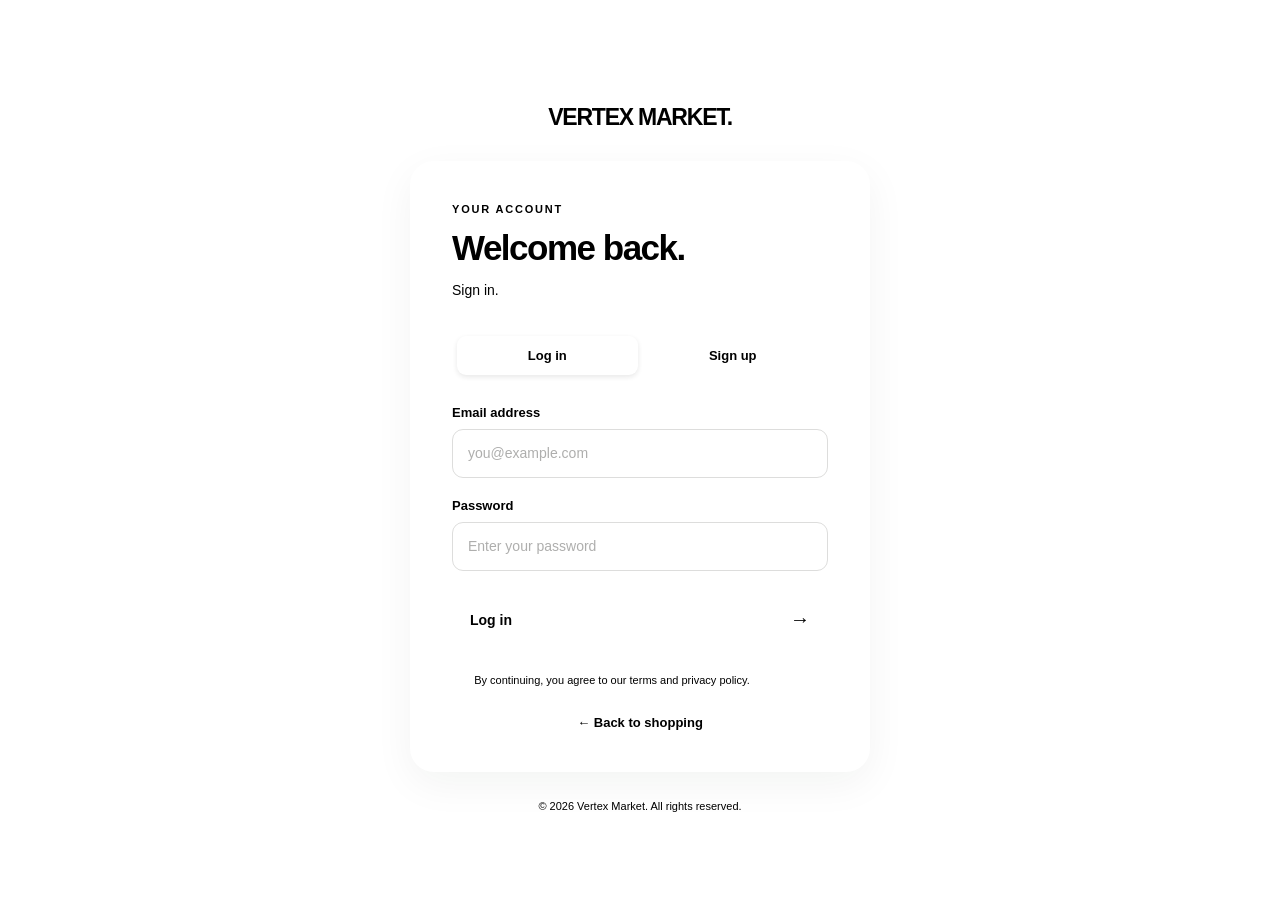
==== frontend/login.html @ 382bad20 "Remake 1" ====
<!DOCTYPE html>
<html lang="en">
<head>
    <meta charset="UTF-8">
    <meta name="viewport" content="width=device-width, initial-scale=1.0">

    <title>Account | Vertex Market</title>

    <link rel="stylesheet" href="css/auth.css">
    <script src="js/auth.js" defer></script>
</head>
<body>

    <main class="auth-container">
        <a href="index.html" class="brand">VERTEX <span>MARKET.</span></a>

        <section class="auth-card">

            <div class="auth-heading">
                <p class="eyebrow">YOUR ACCOUNT</p>
                <h1 id="formTitle">Welcome back.</h1>
                <p id="formSubtitle">
                    Sign in.
                </p>
            </div>

            <div class="form-switch">
                <button type="button" id="loginTab" class="switch-btn active">
                    Log in
                </button>
                <button type="button" id="signupTab" class="switch-btn">
                    Sign up
                </button>
            </div>

            <div id="message" class="message" role="status"
                 aria-live="polite" hidden></div>

            
            <form id="loginForm">
                <div class="form-group">
                    <label for="loginEmail">Email address</label>
                    <input
                        type="email"
                        id="loginEmail"
                        name="email"
                        placeholder="you@example.com"
                        autocomplete="email"
                        required
                    >
                </div>

                <div class="form-group">
                    <label for="loginPassword">Password</label>
                    <input
                        type="password"
                        id="loginPassword"
                        name="password"
                        placeholder="Enter your password"
                        autocomplete="current-password"
                        required
                    >
                </div>

                <button type="submit" class="submit-btn">
                    Log in <span>→</span>
                </button>
            </form>


            <form id="signupForm" hidden>
                <div class="form-group">
                    <label for="signupEmail">Email address</label>
                    <input
                        type="email"
                        id="signupEmail"
                        name="email"
                        placeholder="you@example.com"
                        autocomplete="email"
                        required
                    >
                </div>

                <div class="form-group">
                    <label for="signupPassword">Create password</label>
                    <input
                        type="password"
                        id="signupPassword"
                        name="password"
                        placeholder="At least 8 characters"
                        autocomplete="new-password"
                        minlength="8"
                        required
                    >
                    <small>Use at least 8 characters.</small>
                </div>

                <div class="form-group">
                    <label for="confirmPassword">Confirm password</label>
                    <input
                        type="password"
                        id="confirmPassword"
                        name="confirmPassword"
                        placeholder="Enter your password again"
                        autocomplete="new-password"
                        minlength="8"
                        required
                    >
                </div>

                <button type="submit" class="submit-btn">
                    Create account <span>→</span>
                </button>
            </form>

            <p class="terms">
                By continuing, you agree to our terms and privacy policy.
            </p>

            <a href="index.html" class="back-link">
                ← Back to shopping
            </a>

        </section>

        <footer>© 2026 Vertex Market. All rights reserved.</footer>
    </main>

</body>
</html>
---- frontend/css/auth.css ----
```css
:root {
    --ink: #1d1f1a;
    --paper: #f3f1eb;
    --white: #ffffff;
    --orange: #ee684a;
    --lime: #efff9b;
    --purple: #d8d4ff;
    --muted: rgba(23, 24, 20, 0.52);
    --line: rgba(23, 24, 20, 0.1);
}

* {
    box-sizing: border-box;
    margin: 0;
    padding: 0;
}

body {
    min-height: 100vh;
    background: var(--paper);
    color: var(--ink);
    font-family: "DM Sans", sans-serif;
    -webkit-font-smoothing: antialiased;
}

button,
input {
    font: inherit;
}

a {
    color: inherit;
    text-decoration: none;
}

.auth-container {
    min-height: 100vh;
    display: flex;
    flex-direction: column;
    align-items: center;
    justify-content: center;
    padding: 40px 20px 24px;
}

.brand {
    display: inline-flex;
    align-items: center;
    gap: 5px;
    margin-bottom: 30px;
    font-family: "Manrope", sans-serif;
    font-size: 23px;
    font-weight: 800;
    letter-spacing: -1.2px;
}

.brand span {
    color: var(--orange);
}

.auth-card {
    width: 100%;
    max-width: 460px;
    padding: 42px;
    background: var(--white);
    border: 1px solid var(--line);
    border-radius: 24px;
    box-shadow: 0 12px 40px rgba(29, 31, 26, 0.05);
}

.auth-heading {
    margin-bottom: 28px;
}

.eyebrow {
    margin-bottom: 12px;
    color: var(--orange);
    font-size: 11px;
    font-weight: 700;
    letter-spacing: 1.8px;
}

.auth-heading h1 {
    margin-bottom: 10px;
    font-family: "Manrope", sans-serif;
    font-size: clamp(28px, 5vw, 35px);
    font-weight: 800;
    letter-spacing: -1.5px;
    line-height: 1.2;
}

.auth-heading > p:last-child {
    color: var(--muted);
    font-size: 14px;
    line-height: 1.7;
}

.form-switch {
    display: grid;
    grid-template-columns: 1fr 1fr;
    gap: 5px;
    margin-bottom: 25px;
    padding: 5px;
    background: var(--paper);
    border-radius: 13px;
}

.switch-btn {
    padding: 12px 10px;
    border: none;
    border-radius: 9px;
    background: transparent;
    color: var(--muted);
    cursor: pointer;
    font-size: 13px;
    font-weight: 700;
    transition: background 0.2s ease, color 0.2s ease;
}

.switch-btn:hover {
    color: var(--ink);
}

.switch-btn.active {
    background: var(--ink);
    color: var(--white);
    box-shadow: 0 2px 5px rgba(29, 31, 26, 0.1);
}

.message {
    margin-bottom: 20px;
    padding: 12px 14px;
    border: 1px solid var(--line);
    border-radius: 10px;
    background: var(--paper);
    color: var(--ink);
    font-size: 13px;
    line-height: 1.6;
    overflow-wrap: anywhere;
}

.message[hidden],
form[hidden] {
    display: none !important;
}

form {
    display: flex;
    flex-direction: column;
    gap: 20px;
}

.form-group {
    display: flex;
    flex-direction: column;
    gap: 9px;
}

.form-group label {
    color: var(--ink);
    font-size: 13px;
    font-weight: 700;
}

.form-group input {
    width: 100%;
    min-height: 49px;
    padding: 13px 15px;
    border: 1px solid rgba(29, 31, 26, 0.15);
    border-radius: 11px;
    outline: none;
    background: var(--paper);
    color: var(--ink);
    font-size: 14px;
    transition: border-color 0.2s ease, box-shadow 0.2s ease,
        background 0.2s ease;
}

.form-group input::placeholder {
    color: rgba(23, 24, 20, 0.35);
}

.form-group input:hover {
    border-color: rgba(29, 31, 26, 0.3);
}

.form-group input:focus {
    border-color: var(--orange);
    background: var(--white);
    box-shadow: 0 0 0 4px rgba(238, 104, 74, 0.12);
}

.form-group small {
    color: var(--muted);
    font-size: 12px;
    line-height: 1.5;
}

.submit-btn {
    display: flex;
    align-items: center;
    justify-content: space-between;
    gap: 15px;
    width: 100%;
    min-height: 52px;
    margin-top: 3px;
    padding: 0 18px;
    border: none;
    border-radius: 12px;
    background: var(--orange);
    color: var(--ink);
    cursor: pointer;
    font-size: 14px;
    font-weight: 700;
    transition: transform 0.2s ease, background 0.2s ease,
        box-shadow 0.2s ease;
}

.submit-btn span {
    font-size: 20px;
    transition: transform 0.2s ease;
}

.submit-btn:hover {
    background: var(--lime);
    box-shadow: 0 6px 18px rgba(29, 31, 26, 0.08);
    transform: translateY(-2px);
}

.submit-btn:hover span {
    transform: translateX(3px);
}

.submit-btn:active {
    transform: translateY(0);
}

.submit-btn:disabled {
    opacity: 0.65;
    cursor: not-allowed;
    transform: none;
    box-shadow: none;
}

.terms {
    max-width: 320px;
    margin-top: 25px;
    color: var(--muted);
    font-size: 11px;
    line-height: 1.8;
    text-align: center;
}

.back-link {
    display: block;
    width: fit-content;
    margin: 25px auto 0;
    color: var(--muted);
    font-size: 13px;
    font-weight: 600;
    transition: color 0.2s ease;
}

.back-link:hover {
    color: var(--orange);
}

.auth-container footer {
    margin-top: 28px;
    color: var(--muted);
    font-size: 11px;
    text-align: center;
}

button:focus-visible,
a:focus-visible {
    outline: 3px solid var(--purple);
    outline-offset: 4px;
}

@media (max-width: 520px) {
    .auth-container {
        justify-content: flex-start;
        padding: 30px 16px 22px;
    }

    .brand {
        margin-bottom: 24px;
        font-size: 21px;
    }

    .auth-card {
        padding: 28px 22px;
        border-radius: 20px;
    }

    .auth-heading {
        margin-bottom: 24px;
    }

    .auth-heading h1 {
        font-size: 29px;
    }

    .form-switch {
        margin-bottom: 22px;
    }

    .auth-container footer {
        margin-top: 24px;
        font-size: 10px;
    }
}

@media (prefers-reduced-motion: reduce) {
    *,
    *::before,
    *::after {
        scroll-behavior: auto !important;
        transition-duration: 0.01ms !important;
        animation-duration: 0.01ms !important;
        animation-iteration-count: 1 !important;
    }
}
```
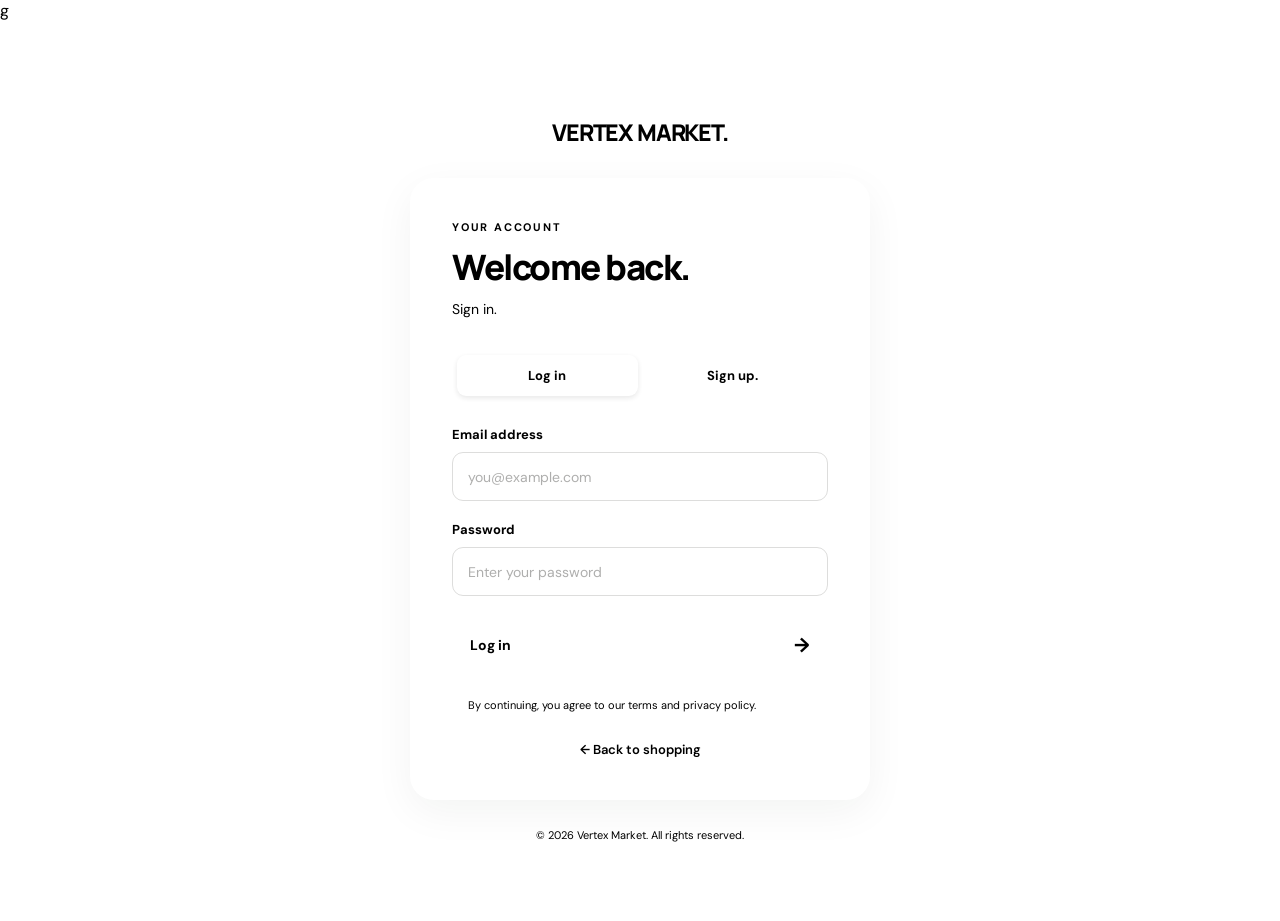
==== commit 55972b14: "added fullstop in log in" ====
--- a/frontend/login.html
+++ b/frontend/login.html
@@ -1,4 +1,4 @@
-
+g
 <!DOCTYPE html>
 <html lang="en">
 <head>
@@ -30,7 +30,7 @@
                     Log in
                 </button>
                 <button type="button" id="signupTab" class="switch-btn">
-                    Sign up
+                    Sign up.
                 </button>
             </div>
 
--- a/frontend/css/auth.css
+++ b/frontend/css/auth.css
@@ -1,3 +1,5 @@
+@import url("https://fonts.googleapis.com/css2?family=DM+Sans:wght@400;500;600;700&family=Manrope:wght@600;700;800&display=swap");
+
 ```css
 :root {
     --ink: #1d1f1a;
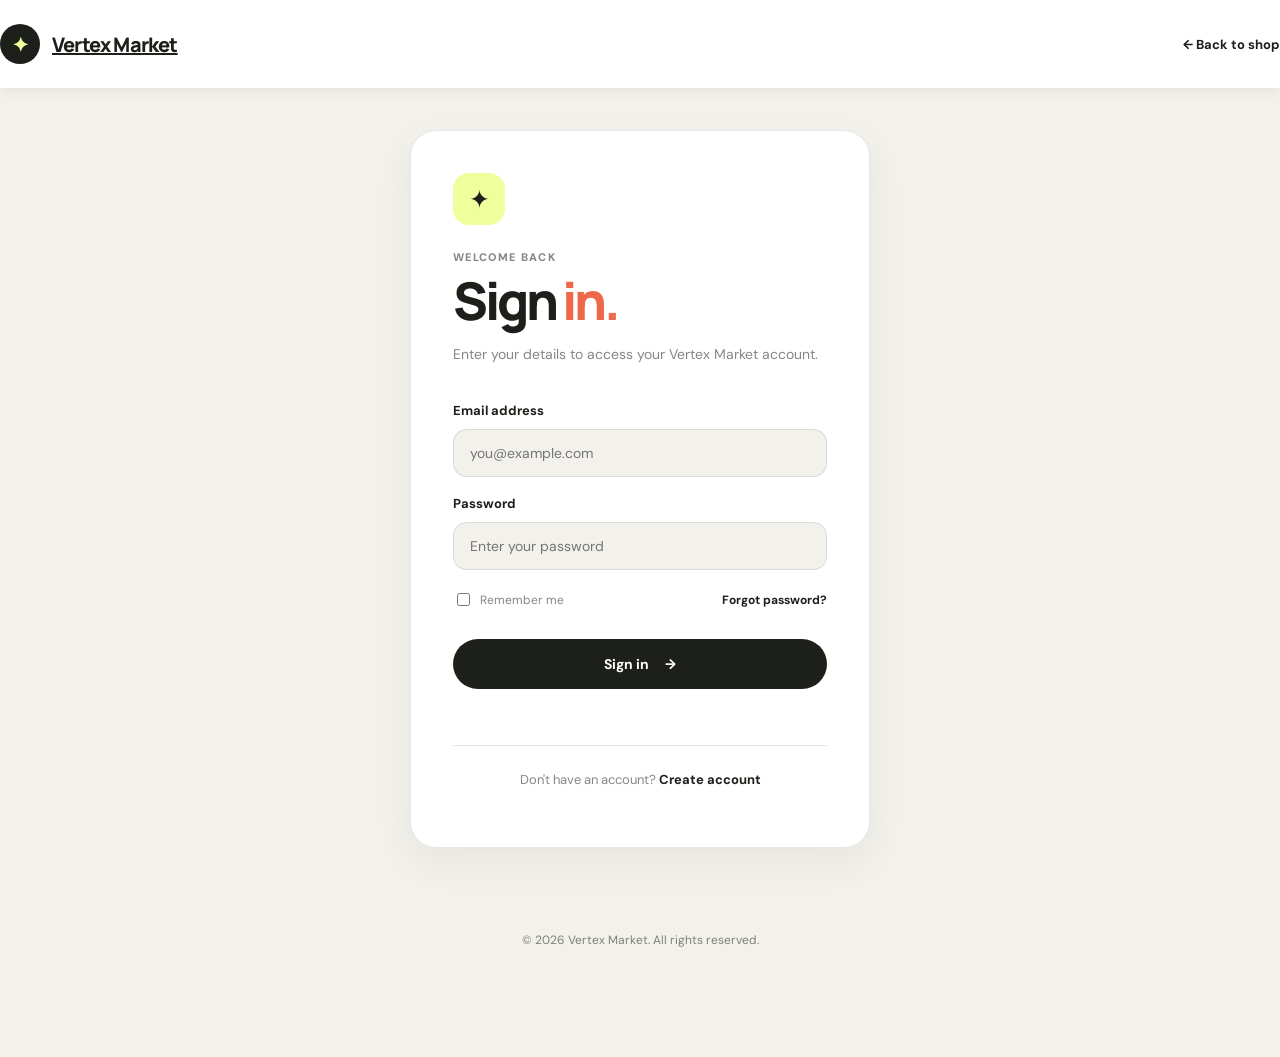
==== commit 2bdccc77: "Fix and restructure Vertex Market backend" ====
--- a/frontend/login.html
+++ b/frontend/login.html
@@ -1,131 +1,81 @@
-g
-<!DOCTYPE html>
+
+<!doctype html>
 <html lang="en">
 <head>
-    <meta charset="UTF-8">
-    <meta name="viewport" content="width=device-width, initial-scale=1.0">
+  <meta charset="utf-8">
+  <meta name="viewport" content="width=device-width, initial-scale=1">
+  <meta name="description" content="Sign in to your Vertex Market account.">
+  <title>Login | Vertex Market</title>
+  <link rel="stylesheet" href="css/style.css">
+  <link rel="stylesheet" href="css/login.css">
+</head>
+<body class="login-page">
 
-    <title>Account | Vertex Market</title>
+  <header class="header page-width login-header">
+    <a class="brand" href="index.html">
+      <span class="brand-mark" aria-hidden="true">✦</span>
+      Vertex Market
+    </a>
+    <a class="login-back-link" href="index.html">← Back to shop</a>
+  </header>
 
-    <link rel="stylesheet" href="css/auth.css">
-    <script src="js/auth.js" defer></script>
-</head>
-<body>
+  <main class="login-main">
+    <section class="login-card">
+      <div class="login-icon" aria-hidden="true">✦</div>
 
-    <main class="auth-container">
-        <a href="index.html" class="brand">VERTEX <span>MARKET.</span></a>
+      <p class="eyebrow">WELCOME BACK</p>
+      <h1>Sign <span>in.</span></h1>
+      <p class="login-description">
+        Enter your details to access your Vertex Market account.
+      </p>
 
-        <section class="auth-card">
+      <form id="loginForm" class="login-form">
+        <label for="email">Email address</label>
+        <input
+          type="email"
+          id="email"
+          name="email"
+          placeholder="you@example.com"
+          autocomplete="email"
+          required
+        >
 
-            <div class="auth-heading">
-                <p class="eyebrow">YOUR ACCOUNT</p>
-                <h1 id="formTitle">Welcome back.</h1>
-                <p id="formSubtitle">
-                    Sign in.
-                </p>
-            </div>
+        <label for="password">Password</label>
+        <input
+          type="password"
+          id="password"
+          name="password"
+          placeholder="Enter your password"
+          autocomplete="current-password"
+          required
+        >
 
-            <div class="form-switch">
-                <button type="button" id="loginTab" class="switch-btn active">
-                    Log in
-                </button>
-                <button type="button" id="signupTab" class="switch-btn">
-                    Sign up.
-                </button>
-            </div>
+        <div class="login-options">
+          <label class="remember-option" for="remember">
+            <input type="checkbox" id="remember" name="remember">
+            Remember me
+          </label>
+          <a href="forgot-password.html">Forgot password?</a>
+        </div>
 
-            <div id="message" class="message" role="status"
-                 aria-live="polite" hidden></div>
+        <button class="login-submit" type="submit">
+          Sign in <span aria-hidden="true">→</span>
+        </button>
 
-            
-            <form id="loginForm">
-                <div class="form-group">
-                    <label for="loginEmail">Email address</label>
-                    <input
-                        type="email"
-                        id="loginEmail"
-                        name="email"
-                        placeholder="you@example.com"
-                        autocomplete="email"
-                        required
-                    >
-                </div>
+        <p id="loginMessage" class="login-message" role="status" aria-live="polite"></p>
+      </form>
 
-                <div class="form-group">
-                    <label for="loginPassword">Password</label>
-                    <input
-                        type="password"
-                        id="loginPassword"
-                        name="password"
-                        placeholder="Enter your password"
-                        autocomplete="current-password"
-                        required
-                    >
-                </div>
+      <p class="register-prompt">
+        Don't have an account?
+        <a href="register.html">Create account</a>
+      </p>
+    </section>
+  </main>
 
-                <button type="submit" class="submit-btn">
-                    Log in <span>→</span>
-                </button>
-            </form>
+  <footer class="login-footer">
+    © 2026 Vertex Market. All rights reserved.
+  </footer>
 
-
-            <form id="signupForm" hidden>
-                <div class="form-group">
-                    <label for="signupEmail">Email address</label>
-                    <input
-                        type="email"
-                        id="signupEmail"
-                        name="email"
-                        placeholder="you@example.com"
-                        autocomplete="email"
-                        required
-                    >
-                </div>
-
-                <div class="form-group">
-                    <label for="signupPassword">Create password</label>
-                    <input
-                        type="password"
-                        id="signupPassword"
-                        name="password"
-                        placeholder="At least 8 characters"
-                        autocomplete="new-password"
-                        minlength="8"
-                        required
-                    >
-                    <small>Use at least 8 characters.</small>
-                </div>
-
-                <div class="form-group">
-                    <label for="confirmPassword">Confirm password</label>
-                    <input
-                        type="password"
-                        id="confirmPassword"
-                        name="confirmPassword"
-                        placeholder="Enter your password again"
-                        autocomplete="new-password"
-                        minlength="8"
-                        required
-                    >
-                </div>
-
-                <button type="submit" class="submit-btn">
-                    Create account <span>→</span>
-                </button>
-            </form>
-
-            <p class="terms">
-                By continuing, you agree to our terms and privacy policy.
-            </p>
-
-            <a href="index.html" class="back-link">
-                ← Back to shopping
-            </a>
-
-        </section>
-
-        <footer>© 2026 Vertex Market. All rights reserved.</footer>
-    </main>
-
+  <script src="js/login.js" defer></script>
 </body>
 </html>
--- a/frontend/css/style.css
+++ b/frontend/css/style.css
@@ -0,0 +1,1134 @@
+@import url("https://fonts.googleapis.com/css2?family=DM+Sans:wght@400;500;600;700&family=Manrope:wght@600;700;800&display=swap");
+
+
+:root {
+  --ink: #1d1f1a;
+  --paper: #f3f1eb;
+  --white: #ffffff;
+  --orange: #ee684a;
+  --lime: #efff9b;
+  --purple: #d8d4ff;
+  --muted: rgba(23, 24, 20, 0.52);
+  --line: rgba(23, 24, 20, 0.1);
+}
+
+* {
+  box-sizing: border-box;
+}
+
+html {
+  scroll-behavior: smooth;
+}
+
+body {
+  margin: 0;
+  min-width: 320px;
+  min-height: 100vh;
+  background: var(--paper);
+  color: var(--ink);
+  font-family: "DM Sans", sans-serif;
+}
+
+body.modal-open {
+  overflow: hidden;
+}
+
+button,
+input {
+  font: inherit;
+}
+
+button {
+  border: 0;
+  cursor: pointer;
+}
+
+img {
+  display: block;
+  max-width: 100%;
+}
+
+.display-font {
+  font-family: "Manrope", sans-serif;
+}
+
+.page-width {
+  width: min(100% - 40px, 1344px);
+  margin-inline: auto;
+}
+
+
+.header {
+  display: flex;
+  align-items: center;
+  justify-content: space-between;
+  padding-block: 24px;
+}
+
+.brand {
+  display: flex;
+  align-items: center;
+  gap: 12px;
+  padding: 0;
+  background: transparent;
+  color: var(--ink);
+  font-family: "Manrope", sans-serif;
+  font-size: 20px;
+  font-weight: 800;
+  letter-spacing: -0.04em;
+}
+
+.brand-mark {
+  display: grid;
+  width: 40px;
+  height: 40px;
+  place-items: center;
+  border-radius: 50%;
+  background: var(--ink);
+  color: var(--lime);
+  transition: transform 180ms ease;
+}
+
+.brand:hover .brand-mark {
+  transform: rotate(12deg);
+}
+
+.header-actions {
+  display: flex;
+  align-items: center;
+  gap: 8px;
+}
+
+.round-button {
+  position: relative;
+  display: grid;
+  width: 44px;
+  height: 44px;
+  place-items: center;
+  border: 1px solid var(--line);
+  border-radius: 50%;
+  background: rgba(255, 255, 255, 0.72);
+  color: var(--ink);
+  transition:
+    transform 180ms ease,
+    background 180ms ease;
+}
+
+.round-button:hover {
+  transform: translateY(-2px);
+  background: var(--white);
+}
+
+.account-button {
+  padding: 13px 21px;
+  border-radius: 999px;
+  background: var(--ink);
+  color: var(--white);
+  font-size: 14px;
+  font-weight: 700;
+  transition: transform 180ms ease;
+}
+
+.account-button:hover {
+  transform: translateY(-2px);
+}
+
+.cart-count {
+  position: absolute;
+  top: -5px;
+  right: -5px;
+  display: none;
+  min-width: 20px;
+  height: 20px;
+  padding-inline: 5px;
+  place-items: center;
+  border-radius: 999px;
+  background: var(--orange);
+  color: var(--white);
+  font-size: 10px;
+  font-weight: 700;
+}
+
+.cart-count.visible {
+  display: grid;
+}
+
+
+.hero {
+  display: grid;
+  min-height: 580px;
+  overflow: hidden;
+  border-radius: 34px;
+  background: var(--ink);
+  color: var(--white);
+  grid-template-columns: 1.05fr 0.95fr;
+}
+
+.hero-copy {
+  z-index: 1;
+  display: flex;
+  flex-direction: column;
+  justify-content: space-between;
+  padding: 54px;
+}
+
+.pill {
+  width: fit-content;
+  padding: 9px 16px;
+  border: 1px solid rgba(255, 255, 255, 0.2);
+  border-radius: 999px;
+  background: rgba(255, 255, 255, 0.1);
+  font-size: 11px;
+  font-weight: 700;
+  letter-spacing: 0.2em;
+  text-transform: uppercase;
+}
+
+.hero h1 {
+  margin: 32px 0 0;
+  font-size: clamp(58px, 7.8vw, 118px);
+  font-weight: 800;
+  letter-spacing: -0.075em;
+  line-height: 0.84;
+}
+
+.hero h1 span {
+  color: var(--lime);
+}
+
+.hero-description {
+  max-width: 440px;
+  margin: 28px 0 36px;
+  color: rgba(255, 255, 255, 0.64);
+  font-size: 17px;
+  line-height: 1.65;
+}
+
+.primary-button {
+  display: flex;
+  width: fit-content;
+  align-items: center;
+  gap: 16px;
+  padding: 8px 8px 8px 24px;
+  border-radius: 999px;
+  background: var(--orange);
+  color: var(--white);
+  font-weight: 700;
+  transition:
+    transform 180ms ease,
+    background 180ms ease;
+}
+
+.primary-button:hover {
+  transform: translateY(-3px);
+  background: #f27659;
+}
+
+.button-arrow {
+  display: grid;
+  width: 44px;
+  height: 44px;
+  place-items: center;
+  border-radius: 50%;
+  background: var(--white);
+  color: var(--ink);
+}
+
+.mobile-account {
+  display: none;
+  width: fit-content;
+  margin-top: 16px;
+  padding: 0;
+  border-bottom: 1px solid rgba(255, 255, 255, 0.3);
+  background: transparent;
+  color: rgba(255, 255, 255, 0.75);
+  font-size: 14px;
+  font-weight: 700;
+}
+
+.hero-image {
+  position: relative;
+  min-height: 420px;
+  overflow: hidden;
+}
+
+.hero-image > img {
+  width: 100%;
+  height: 100%;
+  object-fit: cover;
+}
+
+.hero-image::after {
+  position: absolute;
+  inset: 0;
+  background: linear-gradient(90deg, rgba(29, 31, 26, 0.4), transparent);
+  content: "";
+}
+
+.image-caption {
+  position: absolute;
+  z-index: 1;
+  right: 24px;
+  bottom: 24px;
+  left: 24px;
+  display: flex;
+  align-items: end;
+  justify-content: space-between;
+  padding: 17px;
+  border: 1px solid rgba(255, 255, 255, 0.2);
+  border-radius: 22px;
+  background: rgba(0, 0, 0, 0.22);
+  backdrop-filter: blur(12px);
+}
+
+.image-caption small {
+  color: rgba(255, 255, 255, 0.58);
+  font-size: 10px;
+  font-weight: 700;
+  letter-spacing: 0.17em;
+  text-transform: uppercase;
+}
+
+.image-caption p {
+  margin: 5px 0 0;
+  font-weight: 600;
+}
+
+.caption-arrow {
+  display: grid;
+  width: 40px;
+  height: 40px;
+  place-items: center;
+  border-radius: 50%;
+  background: var(--lime);
+  color: var(--ink);
+}
+
+
+.products-section {
+  padding-block: 78px;
+  scroll-margin-top: 24px;
+}
+
+.products-heading {
+  display: flex;
+  align-items: end;
+  justify-content: space-between;
+  gap: 30px;
+}
+
+.eyebrow {
+  margin: 0;
+  color: var(--muted);
+  font-size: 11px;
+  font-weight: 700;
+  letter-spacing: 0.18em;
+  text-transform: uppercase;
+}
+
+.products-heading h2,
+.promo h2 {
+  margin: 10px 0 0;
+  font-family: "Manrope", sans-serif;
+  font-size: clamp(40px, 5vw, 58px);
+  font-weight: 800;
+  letter-spacing: -0.055em;
+  line-height: 1;
+}
+
+.search-box {
+  display: flex;
+  width: min(100%, 420px);
+  align-items: center;
+  gap: 12px;
+  padding: 15px 20px;
+  border: 1px solid var(--line);
+  border-radius: 999px;
+  background: var(--white);
+  box-shadow: 0 5px 18px rgba(0, 0, 0, 0.025);
+}
+
+.search-box input {
+  width: 100%;
+  border: 0;
+  outline: 0;
+  background: transparent;
+  color: var(--ink);
+  font-size: 14px;
+  font-weight: 500;
+}
+
+.search-box input::placeholder {
+  color: rgba(23, 24, 20, 0.35);
+}
+
+.categories {
+  display: flex;
+  gap: 8px;
+  margin-top: 32px;
+  overflow-x: auto;
+  scrollbar-width: none;
+}
+
+.categories::-webkit-scrollbar {
+  display: none;
+}
+
+.category-button {
+  flex: 0 0 auto;
+  padding: 12px 20px;
+  border: 1px solid var(--line);
+  border-radius: 999px;
+  background: var(--white);
+  color: var(--muted);
+  font-size: 14px;
+  font-weight: 700;
+  transition: 180ms ease;
+}
+
+.category-button:hover {
+  border-color: rgba(0, 0, 0, 0.28);
+  color: var(--ink);
+}
+
+.category-button.active {
+  border-color: var(--ink);
+  background: var(--ink);
+  color: var(--white);
+}
+
+.product-grid {
+  display: grid;
+  margin-top: 32px;
+  gap: 42px 20px;
+  grid-template-columns: repeat(3, 1fr);
+}
+
+.product-card {
+  min-width: 0;
+  animation: reveal 500ms both;
+}
+
+.product-image {
+  position: relative;
+  aspect-ratio: 4 / 4.7;
+  overflow: hidden;
+  border-radius: 28px;
+  background: #e5e2da;
+}
+
+.product-image img {
+  width: 100%;
+  height: 100%;
+  object-fit: cover;
+  transition: transform 600ms ease;
+}
+
+.product-card:hover .product-image img {
+  transform: scale(1.04);
+}
+
+.product-tag {
+  position: absolute;
+  top: 16px;
+  left: 16px;
+  padding: 8px 12px;
+  border-radius: 999px;
+  background: rgba(255, 255, 255, 0.9);
+  font-size: 10px;
+  font-weight: 700;
+  letter-spacing: 0.14em;
+  text-transform: uppercase;
+  backdrop-filter: blur(8px);
+}
+
+.like-button {
+  position: absolute;
+  top: 16px;
+  right: 16px;
+  display: grid;
+  width: 44px;
+  height: 44px;
+  place-items: center;
+  border-radius: 50%;
+  background: rgba(255, 255, 255, 0.9);
+  color: var(--ink);
+  backdrop-filter: blur(8px);
+  transition:
+    transform 180ms ease,
+    background 180ms ease;
+}
+
+.like-button:hover {
+  transform: scale(1.07);
+}
+
+.like-button.liked {
+  background: var(--orange);
+  color: var(--white);
+}
+
+.like-button.liked svg {
+  fill: currentColor;
+}
+
+.product-info {
+  display: flex;
+  align-items: start;
+  justify-content: space-between;
+  gap: 18px;
+  padding: 18px 4px 0;
+}
+
+.product-meta {
+  margin: 0;
+  color: var(--muted);
+  font-size: 12px;
+  font-weight: 600;
+}
+
+.product-name {
+  margin: 4px 0 0;
+  font-size: 18px;
+  font-weight: 700;
+  letter-spacing: -0.025em;
+}
+
+.product-price {
+  margin: 0;
+  font-family: "Manrope", sans-serif;
+  font-size: 18px;
+  font-weight: 800;
+}
+
+.cart-button {
+  display: flex;
+  width: 100%;
+  align-items: center;
+  justify-content: center;
+  gap: 9px;
+  margin-top: 16px;
+  padding: 13px;
+  border-radius: 999px;
+  background: var(--ink);
+  color: var(--white);
+  font-size: 14px;
+  font-weight: 700;
+  transition: background 180ms ease;
+}
+
+.cart-button:hover {
+  background: var(--orange);
+}
+
+.cart-button.added {
+  background: var(--purple);
+  color: var(--ink);
+}
+
+.empty-state {
+  display: none;
+  margin-top: 32px;
+  padding: 70px 20px;
+  border: 1px dashed rgba(0, 0, 0, 0.2);
+  border-radius: 28px;
+  text-align: center;
+}
+
+.empty-state h3 {
+  margin: 0;
+  font-size: 21px;
+}
+
+.empty-state p {
+  margin: 8px 0 0;
+  color: var(--muted);
+  font-size: 14px;
+}
+
+
+.promo {
+  display: grid;
+  overflow: hidden;
+  margin-bottom: 140px;
+  border-radius: 34px;
+  background: var(--purple);
+  grid-template-columns: 1fr 1fr;
+}
+
+.promo-copy {
+  display: flex;
+  flex-direction: column;
+  justify-content: space-between;
+  padding: 48px;
+}
+
+.promo h2 {
+  max-width: 520px;
+  margin-top: 55px;
+}
+
+.promo-description {
+  max-width: 390px;
+  margin: 24px 0 55px;
+  color: var(--muted);
+  line-height: 1.7;
+}
+
+.promo-account-link {
+  padding: 0;
+  background: transparent;
+  text-align: left;
+}
+
+.promo-account-link:hover {
+  text-decoration: underline;
+}
+
+.text-button {
+  display: flex;
+  width: fit-content;
+  align-items: center;
+  gap: 12px;
+  padding: 0;
+  background: transparent;
+  color: var(--ink);
+  font-weight: 700;
+}
+
+.text-button span {
+  display: grid;
+  width: 36px;
+  height: 36px;
+  place-items: center;
+  border-radius: 50%;
+  background: var(--ink);
+  color: var(--white);
+}
+
+.promo-image {
+  min-height: 430px;
+}
+
+.promo-image img {
+  width: 100%;
+  height: 100%;
+  object-fit: cover;
+}
+
+
+.bottom-nav {
+  position: fixed;
+  z-index: 40;
+  right: 50%;
+  bottom: 16px;
+  display: flex;
+  width: min(calc(100% - 32px), 448px);
+  justify-content: space-around;
+  padding: 8px;
+  transform: translateX(50%);
+  border: 1px solid rgba(255, 255, 255, 0.15);
+  border-radius: 25px;
+  background: rgba(29, 31, 26, 0.95);
+  box-shadow: 0 20px 45px rgba(0, 0, 0, 0.25);
+  backdrop-filter: blur(18px);
+}
+
+.nav-button {
+  display: flex;
+  min-width: 64px;
+  flex-direction: column;
+  align-items: center;
+  gap: 4px;
+  padding: 9px 13px;
+  border-radius: 18px;
+  background: transparent;
+  color: rgba(255, 255, 255, 0.55);
+  font-size: 10px;
+  font-weight: 600;
+  transition: 180ms ease;
+}
+
+.nav-button:hover {
+  color: var(--white);
+}
+
+.nav-button.active {
+  background: var(--lime);
+  color: var(--ink);
+}
+
+.nav-button[data-action="liked"].active svg {
+  fill: currentColor;
+}
+
+
+.settings-panel {
+  position: fixed;
+  z-index: 55;
+  top: 80px;
+  right: max(20px, calc((100vw - 1344px) / 2));
+  display: none;
+  width: min(calc(100% - 40px), 288px);
+  padding: 20px;
+  border: 1px solid var(--line);
+  border-radius: 24px;
+  background: var(--white);
+  box-shadow: 0 20px 60px rgba(0, 0, 0, 0.17);
+}
+
+.settings-panel.open {
+  display: block;
+  animation: reveal 220ms both;
+}
+
+.panel-heading {
+  display: flex;
+  align-items: center;
+  justify-content: space-between;
+  margin-bottom: 16px;
+}
+
+.panel-heading h2 {
+  margin: 4px 0 0;
+  font-size: 18px;
+}
+
+.close-button {
+  display: grid;
+  width: 34px;
+  height: 34px;
+  place-items: center;
+  border-radius: 50%;
+  background: rgba(0, 0, 0, 0.05);
+  color: var(--ink);
+  font-size: 20px;
+}
+
+.setting-row {
+  display: flex;
+  align-items: center;
+  justify-content: space-between;
+  padding-block: 16px;
+  border-top: 1px solid var(--line);
+  font-size: 14px;
+  font-weight: 600;
+}
+
+.setting-row input {
+  accent-color: var(--orange);
+}
+
+
+.modal-backdrop {
+  position: fixed;
+  z-index: 60;
+  inset: 0;
+  display: none;
+  place-items: center;
+  padding: 20px;
+  background: rgba(0, 0, 0, 0.42);
+  backdrop-filter: blur(6px);
+}
+
+.modal-backdrop.open {
+  display: grid;
+}
+
+.account-modal {
+  width: min(100%, 440px);
+  padding: 34px;
+  border-radius: 30px;
+  background: #f8f7f2;
+  box-shadow: 0 24px 80px rgba(0, 0, 0, 0.3);
+  animation: reveal 250ms both;
+}
+
+.account-modal h2 {
+  margin: 6px 0 0;
+  font-family: "Manrope", sans-serif;
+  font-size: 31px;
+  letter-spacing: -0.05em;
+}
+
+.account-form {
+  display: grid;
+  gap: 16px;
+  margin-top: 26px;
+}
+
+.account-form label {
+  font-size: 14px;
+  font-weight: 700;
+}
+
+.account-form input {
+  display: block;
+  width: 100%;
+  margin-top: 8px;
+  padding: 15px 16px;
+  border: 1px solid var(--line);
+  border-radius: 16px;
+  outline: 0;
+  background: var(--white);
+  font-size: 14px;
+  font-weight: 500;
+}
+
+.account-form input:focus {
+  border-color: var(--orange);
+  box-shadow: 0 0 0 3px rgba(238, 104, 74, 0.14);
+}
+
+.submit-button {
+  margin-top: 2px;
+  padding: 15px;
+  border-radius: 999px;
+  background: var(--orange);
+  color: var(--white);
+  font-weight: 700;
+}
+
+.form-note {
+  margin: 0;
+  color: var(--muted);
+  font-size: 11px;
+  line-height: 1.6;
+  text-align: center;
+}
+
+
+.toast {
+  position: fixed;
+  z-index: 80;
+  top: 20px;
+  left: 50%;
+  padding: 12px 18px;
+  transform: translate(-50%, -80px);
+  border-radius: 999px;
+  background: var(--ink);
+  color: var(--white);
+  font-size: 13px;
+  font-weight: 600;
+  opacity: 0;
+  transition: 250ms ease;
+}
+
+.toast.show {
+  transform: translate(-50%, 0);
+  opacity: 1;
+}
+
+svg {
+  flex: 0 0 auto;
+}
+
+
+@keyframes reveal {
+  from {
+    transform: translateY(15px);
+    opacity: 0;
+  }
+  to {
+    transform: translateY(0);
+    opacity: 1;
+  }
+}
+
+
+@media (max-width: 900px) {
+  .hero {
+    grid-template-columns: 1fr;
+  }
+
+  .hero-copy {
+    min-height: 540px;
+    padding: 38px;
+  }
+
+  .hero-image::after {
+    background: linear-gradient(0deg, rgba(29, 31, 26, 0.55), transparent);
+  }
+
+  .product-grid {
+    grid-template-columns: repeat(2, 1fr);
+  }
+
+  .promo {
+    grid-template-columns: 1fr;
+  }
+
+  .promo-image {
+    min-height: 440px;
+  }
+}
+
+@media (max-width: 650px) {
+  .page-width {
+    width: min(100% - 32px, 1344px);
+  }
+
+  .brand {
+    font-size: 18px;
+  }
+
+  .account-button {
+    display: none;
+  }
+
+  .mobile-account {
+    display: block;
+  }
+
+  .hero {
+    border-radius: 28px;
+  }
+
+  .hero-copy {
+    min-height: 500px;
+    padding: 28px 24px 32px;
+  }
+
+  .hero h1 {
+    margin-top: 52px;
+    font-size: clamp(54px, 17vw, 82px);
+  }
+
+  .hero-description {
+    font-size: 15px;
+  }
+
+  .products-section {
+    padding-block: 58px;
+  }
+
+  .products-heading {
+    align-items: stretch;
+    flex-direction: column;
+  }
+
+  .search-box {
+    width: 100%;
+  }
+
+  .product-grid {
+    grid-template-columns: 1fr;
+  }
+
+  .promo-copy {
+    padding: 34px 28px;
+  }
+
+  .promo h2 {
+    margin-top: 52px;
+  }
+
+  .account-modal {
+    padding: 28px 24px;
+  }
+}
+
+
+@media (prefers-reduced-motion: reduce) {
+  *,
+  *::before,
+  *::after {
+    scroll-behavior: auto !important;
+    animation-duration: 0.01ms !important;
+    transition-duration: 0.01ms !important;
+  }
+}
+
+.sticky-header {
+    position: sticky !important;
+    top: 0;
+    z-index: 1000;
+    background: var(--paper);
+    border-bottom: 1px solid var(--line);
+    box-shadow: 0 4px 16px rgba(29, 31, 26, 0.04);
+}
+
+
+.header {
+  position: fixed !important;
+  top: 0;
+  left: 0;
+  right: 0;
+  z-index: 1000;
+  width: 100%;
+  max-width: 100%;
+  box-sizing: border-box;
+  margin: 0 auto;
+  background: #fff;
+  box-shadow: 0 2px 12px rgba(0, 0, 0, 0.07);
+}
+
+body {
+  padding-top: 90px;
+  padding-bottom: 85px;
+}
+
+.sign-in-button {
+  display: inline-flex;
+  align-items: center;
+  justify-content: center;
+  padding: 10px 16px;
+  border: 1px solid #222;
+  border-radius: 999px;
+  color: #222;
+  background: transparent;
+  text-decoration: none;
+  font: inherit;
+  font-size: 14px;
+  font-weight: 600;
+  white-space: nowrap;
+  transition: background 0.2s ease, color 0.2s ease;
+}
+
+.sign-in-button:hover {
+  color: #fff;
+  background: #222;
+}
+
+.header-actions {
+  display: flex;
+  align-items: center;
+  gap: 10px;
+}
+
+.bottom-nav {
+  position: fixed;
+  bottom: 0;
+  left: 0;
+  right: 0;
+  z-index: 999;
+}
+
+@media (max-width: 600px) {
+  .header {
+    padding: 12px;
+    gap: 8px;
+  }
+
+  .brand {
+    gap: 6px;
+    font-size: 14px;
+    white-space: nowrap;
+  }
+
+  .brand-mark svg {
+    width: 17px;
+    height: 17px;
+  }
+
+  .header-actions {
+    gap: 5px;
+  }
+
+  .sign-in-button {
+    padding: 8px 9px;
+    font-size: 11px;
+  }
+
+  .account-button {
+    display: inline-flex;
+    align-items: center;
+    justify-content: center;
+    padding: 8px 9px;
+    font-size: 11px;
+    white-space: nowrap;
+  }
+
+  .round-button {
+    width: 34px;
+    height: 34px;
+    min-width: 34px;
+  }
+
+  .round-button svg {
+    width: 17px;
+    height: 17px;
+  }
+
+  .page-width {
+    width: 100%;
+    max-width: 100%;
+    box-sizing: border-box;
+  }
+
+  body {
+    padding-top: 75px;
+    padding-bottom: 85px;
+  }
+}
+
+@media (max-width: 380px) {
+  .header {
+    padding: 10px 8px;
+  }
+
+  .brand {
+    font-size: 12px;
+  }
+
+  .header-actions {
+    gap: 4px;
+  }
+
+  .sign-in-button,
+  .account-button {
+    padding: 7px;
+    font-size: 10px;
+  }
+
+  .round-button {
+    width: 30px;
+    height: 30px;
+    min-width: 30px;
+  }
+}
+
+
+.bottom-nav {
+  position: fixed;
+  bottom: 3%;
+  left: 50%;
+  transform: translateX(-50%);
+  z-index: 999;
+  width: 100%;
+  max-width: 600px;
+  display: flex;
+  align-items: center;
+  justify-content: space-around;
+  margin: 0 auto;
+  box-sizing: border-box;
+}
+
+.bottom-nav .nav-button {
+  flex: 1;
+  display: flex;
+  flex-direction: column;
+  align-items: center;
+  justify-content: center;
+  text-align: center;
+  white-space: nowrap;
+}
+
+@media (max-width: 600px) {
+  .bottom-nav {
+    width: 100%;
+    max-width: 100%;
+    padding: 8px 4px;
+  }
+
+  .bottom-nav .nav-button {
+    min-width: 0;
+    gap: 4px;
+    font-size: 11px;
+  }
+
+  .bottom-nav .nav-button svg {
+    width: 20px;
+    height: 20px;
+  }
+}
--- a/frontend/css/login.css
+++ b/frontend/css/login.css
@@ -0,0 +1,227 @@
+
+.login-page {
+  min-height: 100vh;
+  display: flex;
+  flex-direction: column;
+  background: var(--paper);
+}
+
+.login-header {
+  display: flex;
+  align-items: center;
+  justify-content: space-between;
+  gap: 16px;
+  padding-top: 24px;
+  padding-bottom: 24px;
+}
+
+.login-back-link {
+  color: var(--ink);
+  text-decoration: none;
+  font-size: 13px;
+  font-weight: 700;
+}
+
+.login-back-link:hover {
+  color: var(--orange);
+}
+
+.login-main {
+  flex: 1;
+  display: grid;
+  place-items: center;
+  padding: 40px 20px 60px;
+}
+
+.login-card {
+  width: 100%;
+  max-width: 460px;
+  padding: clamp(24px, 5vw, 42px);
+  border: 1px solid var(--line);
+  border-radius: 26px;
+  background: var(--white);
+  box-shadow: 0 14px 40px rgba(29, 31, 26, 0.06);
+}
+
+.login-icon {
+  display: grid;
+  place-items: center;
+  width: 52px;
+  height: 52px;
+  margin-bottom: 25px;
+  border-radius: 16px;
+  background: var(--lime);
+  color: var(--ink);
+  font-size: 25px;
+}
+
+.login-card .eyebrow {
+  margin-bottom: 10px;
+  font-size: 11px;
+  font-weight: 800;
+  letter-spacing: 0.12em;
+}
+
+.login-card h1 {
+  margin: 0 0 12px;
+  font: 800 clamp(38px, 6vw, 52px)/1.05 "Manrope", sans-serif;
+  letter-spacing: -0.06em;
+  color: var(--ink);
+}
+
+.login-card h1 span {
+  color: var(--orange);
+}
+
+.login-description {
+  margin-bottom: 28px;
+  color: var(--muted);
+  font-size: 14px;
+  line-height: 1.7;
+}
+
+.login-form {
+  display: grid;
+  gap: 10px;
+}
+
+.login-form > label {
+  margin-top: 8px;
+  font-size: 13px;
+  font-weight: 700;
+}
+
+.login-form > input {
+  width: 100%;
+  min-width: 0;
+  padding: 14px 16px;
+  border: 1px solid var(--line);
+  border-radius: 14px;
+  outline: none;
+  background: var(--paper);
+  color: var(--ink);
+  font: inherit;
+  font-size: 14px;
+  transition: border-color 0.2s, box-shadow 0.2s;
+}
+
+.login-form > input:focus {
+  border-color: var(--ink);
+  box-shadow: 0 0 0 3px rgba(29, 31, 26, 0.07);
+}
+
+.login-options {
+  display: flex;
+  align-items: center;
+  justify-content: space-between;
+  flex-wrap: wrap;
+  gap: 12px;
+  margin: 10px 0 12px;
+  font-size: 12px;
+}
+
+.remember-option {
+  display: flex;
+  align-items: center;
+  gap: 7px;
+  color: var(--muted);
+  cursor: pointer;
+}
+
+.remember-option input {
+  accent-color: var(--orange);
+}
+
+.login-options a,
+.register-prompt a {
+  color: var(--ink);
+  font-weight: 700;
+  text-decoration: none;
+}
+
+.login-options a:hover,
+.register-prompt a:hover {
+  color: var(--orange);
+}
+
+.login-submit {
+  display: flex;
+  align-items: center;
+  justify-content: center;
+  gap: 16px;
+  width: 100%;
+  min-height: 50px;
+  margin-top: 8px;
+  padding: 14px 20px;
+  border: 0;
+  border-radius: 999px;
+  background: var(--ink);
+  color: var(--white);
+  font-size: 14px;
+  font-weight: 700;
+  cursor: pointer;
+  transition: background 0.2s, transform 0.2s;
+}
+
+.login-submit:hover {
+  background: var(--orange);
+  transform: translateY(-1px);
+}
+
+.login-submit:disabled {
+  opacity: 0.6;
+  cursor: wait;
+  transform: none;
+}
+
+.login-message {
+  min-height: 18px;
+  margin: 4px 0 0;
+  color: var(--muted);
+  font-size: 13px;
+  line-height: 1.5;
+}
+
+.login-message.error {
+  color: #b3422b;
+}
+
+.login-message.success {
+  color: #356a27;
+}
+
+.register-prompt {
+  margin-top: 24px;
+  padding-top: 22px;
+  border-top: 1px solid var(--line);
+  color: var(--muted);
+  text-align: center;
+  font-size: 13px;
+  line-height: 1.8;
+}
+
+.login-footer {
+  padding: 24px 16px;
+  color: var(--muted);
+  text-align: center;
+  font-size: 12px;
+}
+
+@media (max-width: 480px) {
+  .login-header {
+    padding-top: 18px;
+    padding-bottom: 18px;
+  }
+
+  .login-main {
+    padding: 24px 16px 40px;
+  }
+
+  .login-card {
+    border-radius: 22px;
+  }
+
+  .login-options {
+    align-items: flex-start;
+  }
+}
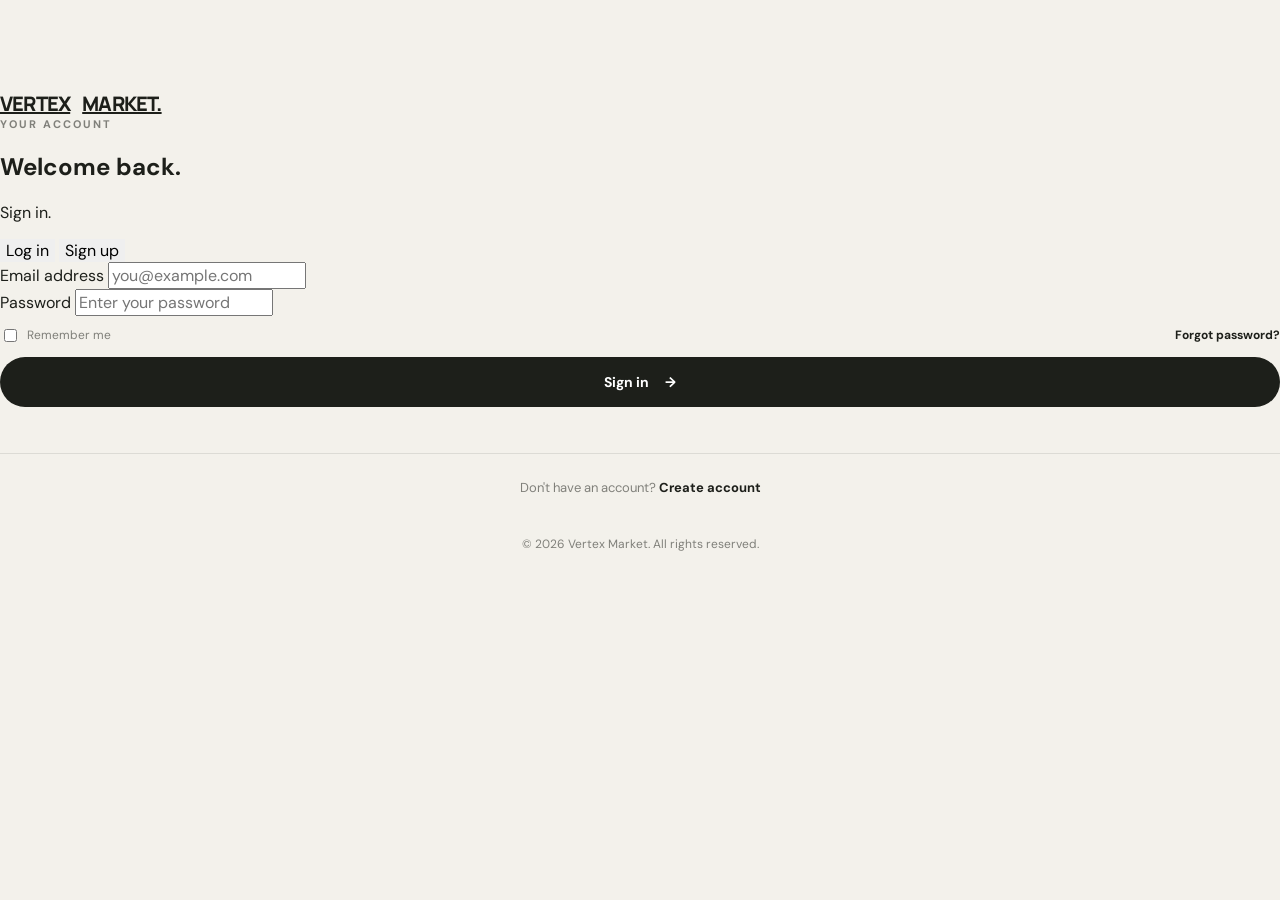
==== commit 51e7c0a8: "fixes" ====
--- a/frontend/login.html
+++ b/frontend/login.html
@@ -1,5 +1,5 @@
 
-<!doctype html>
+<!DOCTYPE html>
 <html lang="en">
 <head>
   <meta charset="utf-8">
@@ -9,36 +9,46 @@
   <link rel="stylesheet" href="css/style.css">
   <link rel="stylesheet" href="css/login.css">
 </head>
-<body class="login-page">
+<body>
 
-  <header class="header page-width login-header">
-    <a class="brand" href="index.html">
-      <span class="brand-mark" aria-hidden="true">✦</span>
-      Vertex Market
-    </a>
-    <a class="login-back-link" href="index.html">← Back to shop</a>
-  </header>
+    <main class="auth-container">
+        <a href="index.html" class="brand">VERTEX <span>MARKET.</span></a>
 
-  <main class="login-main">
-    <section class="login-card">
-      <div class="login-icon" aria-hidden="true">✦</div>
+        <section class="auth-card">
 
-      <p class="eyebrow">WELCOME BACK</p>
-      <h1>Sign <span>in.</span></h1>
-      <p class="login-description">
-        Enter your details to access your Vertex Market account.
-      </p>
+            <div class="auth-heading">
+                <p class="eyebrow">YOUR ACCOUNT</p>
+                <h1 id="formTitle">Welcome back.</h1>
+                <p id="formSubtitle">
+                    Sign in.
+                </p>
+            </div>
 
-      <form id="loginForm" class="login-form">
-        <label for="email">Email address</label>
-        <input
-          type="email"
-          id="email"
-          name="email"
-          placeholder="you@example.com"
-          autocomplete="email"
-          required
-        >
+            <div class="form-switch">
+                <button type="button" id="loginTab" class="switch-btn active">
+                    Log in
+                </button>
+                <button type="button" id="signupTab" class="switch-btn">
+                    Sign up
+                </button>
+            </div>
+
+            <div id="message" class="message" role="status"
+                 aria-live="polite" hidden></div>
+
+            
+            <form id="loginForm">
+                <div class="form-group">
+                    <label for="loginEmail">Email address</label>
+                    <input
+                        type="email"
+                        id="loginEmail"
+                        name="email"
+                        placeholder="you@example.com"
+                        autocomplete="email"
+                        required
+                    >
+                </div>
 
         <label for="password">Password</label>
         <input
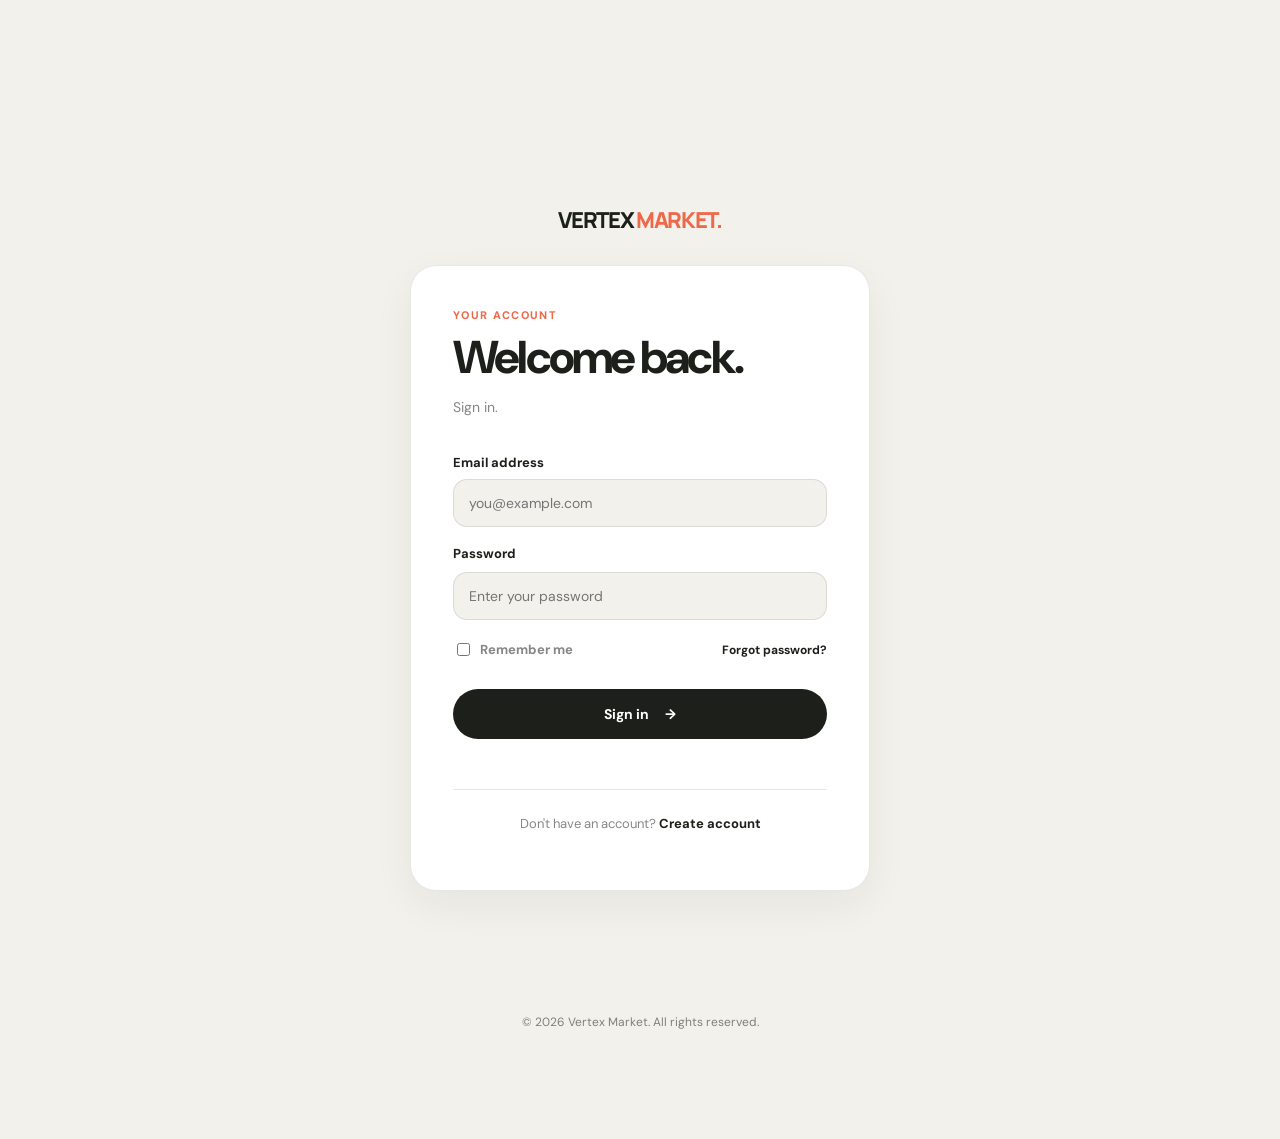
==== commit e56a7f85: "Fixes 2" ====
--- a/frontend/login.html
+++ b/frontend/login.html
@@ -24,14 +24,6 @@
                 </p>
             </div>
 
-            <div class="form-switch">
-                <button type="button" id="loginTab" class="switch-btn active">
-                    Log in
-                </button>
-                <button type="button" id="signupTab" class="switch-btn">
-                    Sign up
-                </button>
-            </div>
 
             <div id="message" class="message" role="status"
                  aria-live="polite" hidden></div>
--- a/frontend/css/login.css
+++ b/frontend/css/login.css
@@ -1,39 +1,29 @@
 
-.login-page {
+.auth-container {
   min-height: 100vh;
   display: flex;
   flex-direction: column;
-  background: var(--paper);
-}
-
-.login-header {
-  display: flex;
-  align-items: center;
-  justify-content: space-between;
-  gap: 16px;
-  padding-top: 24px;
-  padding-bottom: 24px;
-}
-
-.login-back-link {
-  color: var(--ink);
+  align-items: center;
+  justify-content: center;
+  padding: 40px 20px 24px;
+  background: var(--paper);
+}
+
+.brand {
+  display: inline-block;
+  margin-bottom: 30px;
+  color: var(--ink);
+  font-size: 22px;
+  font-weight: 900;
+  letter-spacing: -0.06em;
   text-decoration: none;
-  font-size: 13px;
-  font-weight: 700;
-}
-
-.login-back-link:hover {
-  color: var(--orange);
-}
-
-.login-main {
-  flex: 1;
-  display: grid;
-  place-items: center;
-  padding: 40px 20px 60px;
-}
-
-.login-card {
+}
+
+.brand span {
+  color: var(--orange);
+}
+
+.auth-card {
   width: 100%;
   max-width: 460px;
   padding: clamp(24px, 5vw, 42px);
@@ -43,58 +33,92 @@
   box-shadow: 0 14px 40px rgba(29, 31, 26, 0.06);
 }
 
-.login-icon {
-  display: grid;
-  place-items: center;
-  width: 52px;
-  height: 52px;
-  margin-bottom: 25px;
-  border-radius: 16px;
-  background: var(--lime);
-  color: var(--ink);
-  font-size: 25px;
-}
-
-.login-card .eyebrow {
+.auth-heading {
+  margin-bottom: 26px;
+}
+
+.auth-heading .eyebrow {
   margin-bottom: 10px;
+  color: var(--orange);
   font-size: 11px;
   font-weight: 800;
   letter-spacing: 0.12em;
 }
 
-.login-card h1 {
+.auth-heading h1 {
   margin: 0 0 12px;
-  font: 800 clamp(38px, 6vw, 52px)/1.05 "Manrope", sans-serif;
+  color: var(--ink);
+  font-size: clamp(34px, 6vw, 46px);
+  font-weight: 800;
+  line-height: 1.1;
   letter-spacing: -0.06em;
-  color: var(--ink);
-}
-
-.login-card h1 span {
-  color: var(--orange);
-}
-
-.login-description {
-  margin-bottom: 28px;
+}
+
+.auth-heading > p:last-child {
+  margin-bottom: 0;
   color: var(--muted);
   font-size: 14px;
   line-height: 1.7;
 }
 
-.login-form {
+.form-switch {
+  display: grid;
+  grid-template-columns: 1fr 1fr;
+  gap: 6px;
+  margin-bottom: 24px;
+  padding: 5px;
+  border-radius: 14px;
+  background: var(--paper);
+}
+
+.switch-btn {
+  min-height: 42px;
+  padding: 10px 14px;
+  border: 0;
+  border-radius: 10px;
+  background: transparent;
+  color: var(--muted);
+  font: inherit;
+  font-size: 13px;
+  font-weight: 700;
+  cursor: pointer;
+  transition: background 0.2s, color 0.2s;
+}
+
+.switch-btn.active {
+  background: var(--white);
+  color: var(--ink);
+  box-shadow: 0 2px 8px rgba(29, 31, 26, 0.07);
+}
+
+.switch-btn:hover {
+  color: var(--orange);
+}
+
+#loginForm {
   display: grid;
   gap: 10px;
 }
 
-.login-form > label {
+#loginForm .form-group {
+  display: grid;
+  gap: 8px;
+}
+
+#loginForm label {
   margin-top: 8px;
-  font-size: 13px;
-  font-weight: 700;
-}
-
-.login-form > input {
+  color: var(--ink);
+  font-size: 13px;
+  font-weight: 700;
+}
+
+#loginForm input[type="email"],
+#loginForm input[type="password"] {
+  box-sizing: border-box;
   width: 100%;
   min-width: 0;
-  padding: 14px 16px;
+  min-height: 48px;
+  padding: 13px 15px;
   border: 1px solid var(--line);
   border-radius: 14px;
   outline: none;
@@ -105,9 +129,19 @@
   transition: border-color 0.2s, box-shadow 0.2s;
 }
 
-.login-form > input:focus {
+#loginForm input[type="email"]:focus,
+#loginForm input[type="password"]:focus {
   border-color: var(--ink);
   box-shadow: 0 0 0 3px rgba(29, 31, 26, 0.07);
+}
+
+#loginForm input:focus-visible,
+.switch-btn:focus-visible,
+.login-submit:focus-visible,
+.login-options a:focus-visible,
+.register-prompt a:focus-visible {
+  outline: 2px solid var(--orange);
+  outline-offset: 3px;
 }
 
 .login-options {
@@ -120,10 +154,11 @@
   font-size: 12px;
 }
 
-.remember-option {
+#loginForm .remember-option {
   display: flex;
   align-items: center;
   gap: 7px;
+  margin: 0;
   color: var(--muted);
   cursor: pointer;
 }
@@ -157,6 +192,7 @@
   border-radius: 999px;
   background: var(--ink);
   color: var(--white);
+  font: inherit;
   font-size: 14px;
   font-weight: 700;
   cursor: pointer;
@@ -174,18 +210,20 @@
   transform: none;
 }
 
+.message,
 .login-message {
-  min-height: 18px;
-  margin: 4px 0 0;
+  margin: 8px 0;
   color: var(--muted);
   font-size: 13px;
   line-height: 1.5;
 }
 
+.message.error,
 .login-message.error {
   color: #b3422b;
 }
 
+.message.success,
 .login-message.success {
   color: #356a27;
 }
@@ -202,22 +240,23 @@
 
 .login-footer {
   padding: 24px 16px;
+  background: var(--paper);
   color: var(--muted);
   text-align: center;
   font-size: 12px;
 }
 
 @media (max-width: 480px) {
-  .login-header {
-    padding-top: 18px;
-    padding-bottom: 18px;
-  }
-
-  .login-main {
-    padding: 24px 16px 40px;
-  }
-
-  .login-card {
+  .auth-container {
+    padding: 28px 16px 20px;
+  }
+
+  .brand {
+    margin-bottom: 22px;
+  }
+
+  .auth-card {
+    padding: 24px 20px;
     border-radius: 22px;
   }
 
@@ -225,3 +264,14 @@
     align-items: flex-start;
   }
 }
+
+@media (prefers-reduced-motion: reduce) {
+  .switch-btn,
+  .login-submit {
+    transition: none;
+  }
+
+  .login-submit:hover {
+    transform: none;
+  }
+}
